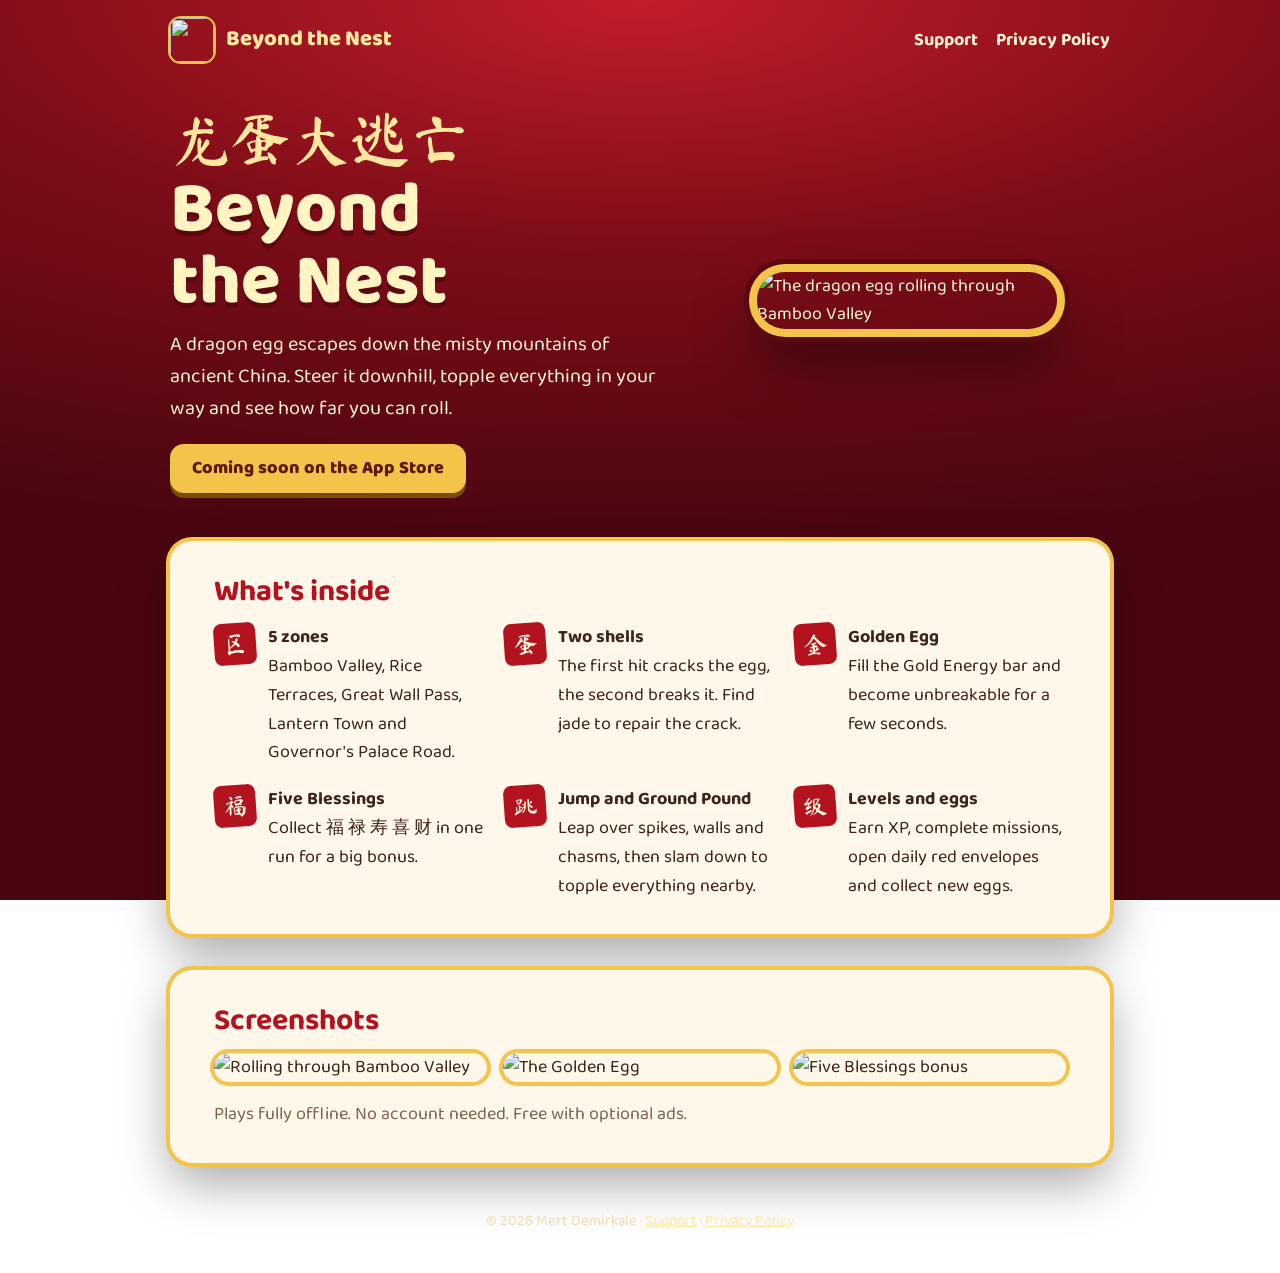
==== index.html @ e31048a6 "Add files via upload" ====
<!doctype html>
<html lang="en">
<head>
<meta charset="utf-8">
<meta name="viewport" content="width=device-width,initial-scale=1">
<title>Beyond the Nest</title>
<meta name="description" content="Beyond the Nest is a low-poly downhill rolling game: a dragon egg escapes down the mountains of ancient China.">
<link rel="icon" href="img/icon.png">
<link rel="preconnect" href="https://fonts.googleapis.com"><link rel="preconnect" href="https://fonts.gstatic.com" crossorigin>
<link rel="stylesheet" href="https://fonts.googleapis.com/css2?family=Baloo+2:wght@500;700;800&family=Ma+Shan+Zheng&display=swap">
<link rel="stylesheet" href="style.css">
</head>
<body>
<div class="wrap">
  <header class="top">
    <a class="brand" href="./"><img src="img/icon.png" alt="">Beyond the Nest</a>
    <nav><a href="support.html">Support</a><a href="privacy.html">Privacy Policy</a></nav>
  </header>

  <section class="hero">
    <div>
      <p class="zh">龙蛋大逃亡</p>
      <h1>Beyond the Nest</h1>
      <p>A dragon egg escapes down the misty mountains of ancient China. Steer it downhill, topple everything in your way and see how far you can roll.</p>
      <span class="badge">Coming soon on the App Store</span>
    </div>
    <div class="phones"><img src="img/hero.jpg" alt="The dragon egg rolling through Bamboo Valley"></div>
  </section>

  <section class="paper">
    <h2>What's inside</h2>
    <ul class="feat">
      <li><span class="seal">区</span><div><b>5 zones</b>Bamboo Valley, Rice Terraces, Great Wall Pass, Lantern Town and Governor's Palace Road.</div></li>
      <li><span class="seal">蛋</span><div><b>Two shells</b>The first hit cracks the egg, the second breaks it. Find jade to repair the crack.</div></li>
      <li><span class="seal">金</span><div><b>Golden Egg</b>Fill the Gold Energy bar and become unbreakable for a few seconds.</div></li>
      <li><span class="seal">福</span><div><b>Five Blessings</b>Collect 福 禄 寿 喜 财 in one run for a big bonus.</div></li>
      <li><span class="seal">跳</span><div><b>Jump and Ground Pound</b>Leap over spikes, walls and chasms, then slam down to topple everything nearby.</div></li>
      <li><span class="seal">级</span><div><b>Levels and eggs</b>Earn XP, complete missions, open daily red envelopes and collect new eggs.</div></li>
    </ul>
  </section>

  <section class="paper">
    <h2>Screenshots</h2>
    <div class="gallery">
      <img src="img/hero.jpg" alt="Rolling through Bamboo Valley" loading="lazy">
      <img src="img/gold.jpg" alt="The Golden Egg" loading="lazy">
      <img src="img/bless.jpg" alt="Five Blessings bonus" loading="lazy">
    </div>
    <p class="muted" style="margin:18px 0 0">Plays fully offline. No account needed. Free with optional ads.</p>
  </section>

  <footer>© 2026 Mert Demirkale · <a href="support.html">Support</a> · <a href="privacy.html">Privacy Policy</a></footer>
</div>
</body>
</html>
---- style.css ----
/* Beyond the Nest: red lacquer + gold, paper panels */
:root{
  --bg:#7e0d18; --bg2:#4a0610; --paper:#fff8ea; --ink:#3b2418; --muted:#7a6250;
  --red:#b3121f; --gold:#f3c34a; --gold2:#ffe7a0; --rule:#e5d3b3;
  --display:"Baloo 2",system-ui,-apple-system,"Segoe UI",sans-serif;
  --zh:"Ma Shan Zheng","Kaiti SC","STKaiti",serif;
}
*{box-sizing:border-box}
html{-webkit-text-size-adjust:100%}
body{margin:0;background:radial-gradient(120% 60% at 50% 0%,#c21d2a 0%,var(--bg) 45%,var(--bg2) 100%) fixed;color:var(--ink);font-family:var(--display);font-size:18px;line-height:1.6}
a{color:var(--red)}
.wrap{max-width:980px;margin:0 auto;padding:0 20px}
header.top{display:flex;align-items:center;justify-content:space-between;gap:16px;padding:18px 0;flex-wrap:wrap}
.brand{display:flex;align-items:center;gap:12px;color:var(--gold2);text-decoration:none;font-weight:800;font-size:22px}
.brand img{width:44px;height:44px;border-radius:11px;box-shadow:0 0 0 2px var(--gold)}
nav{display:flex;gap:18px;flex-wrap:wrap}
nav a{color:#fff4d2;text-decoration:none;font-weight:700}
nav a:hover,nav a:focus-visible{color:var(--gold2);text-decoration:underline}
.hero{display:grid;grid-template-columns:1.1fr .9fr;gap:36px;align-items:center;padding:28px 0 48px;color:#fff4d2}
.hero .zh{font-family:var(--zh);font-size:clamp(38px,6vw,60px);color:var(--gold2);line-height:1;margin:0}
.hero h1{margin:6px 0 10px;font-size:clamp(40px,7vw,72px);line-height:1;font-weight:800;color:#fff4c2;text-shadow:0 5px 0 #5c0810;text-wrap:balance}
.hero p{font-size:20px;max-width:34em;margin:0 0 20px}
.badge{display:inline-block;background:var(--gold);color:#5a1a05;font-weight:800;padding:10px 22px;border-radius:14px;box-shadow:0 5px 0 #7a4d06;text-decoration:none}
.phones{display:flex;justify-content:center}
.phones img{width:min(300px,80%);border-radius:28px;box-shadow:0 0 0 8px var(--gold),0 0 0 13px #5c0810,0 30px 60px rgba(0,0,0,.5)}
.paper{background:var(--paper);border-radius:22px;padding:34px clamp(20px,4vw,44px);margin:0 0 36px;box-shadow:0 0 0 4px var(--gold),0 20px 50px rgba(0,0,0,.35)}
.paper h2{margin:0 0 14px;color:var(--red);font-size:30px;line-height:1.15}
.paper h3{margin:22px 0 4px;color:var(--red);font-size:20px}
.feat{display:grid;grid-template-columns:repeat(auto-fit,minmax(240px,1fr));gap:18px;margin:10px 0 0;padding:0;list-style:none}
.feat li{display:flex;gap:12px;align-items:flex-start}
.seal{flex:none;width:42px;height:42px;display:grid;place-items:center;background:var(--red);color:#fff5dc;font-family:var(--zh);font-size:24px;border-radius:8px;transform:rotate(-4deg)}
.feat b{display:block;color:var(--ink)}
.gallery{display:grid;grid-template-columns:repeat(3,1fr);gap:16px}
.gallery img{width:100%;border-radius:18px;box-shadow:0 0 0 4px var(--gold)}
.muted{color:var(--muted)}
.mail{font-weight:800;font-size:20px;user-select:all;word-break:break-all}
footer{color:#f3d9b0;text-align:center;padding:10px 0 40px;font-size:15px}
footer a{color:var(--gold2)}
.lang{display:flex;gap:8px;margin:0 0 18px}
.lang button{font:700 15px var(--display);padding:6px 16px;border-radius:30px;border:2px solid var(--rule);background:transparent;color:var(--ink);cursor:pointer}
.lang button[aria-pressed="true"]{background:var(--red);border-color:var(--red);color:#fff5dc}
@media (max-width:760px){.hero{grid-template-columns:1fr;text-align:center}.hero p{margin-inline:auto}.gallery{grid-template-columns:1fr 1fr}.gallery img:nth-child(3){display:none}}
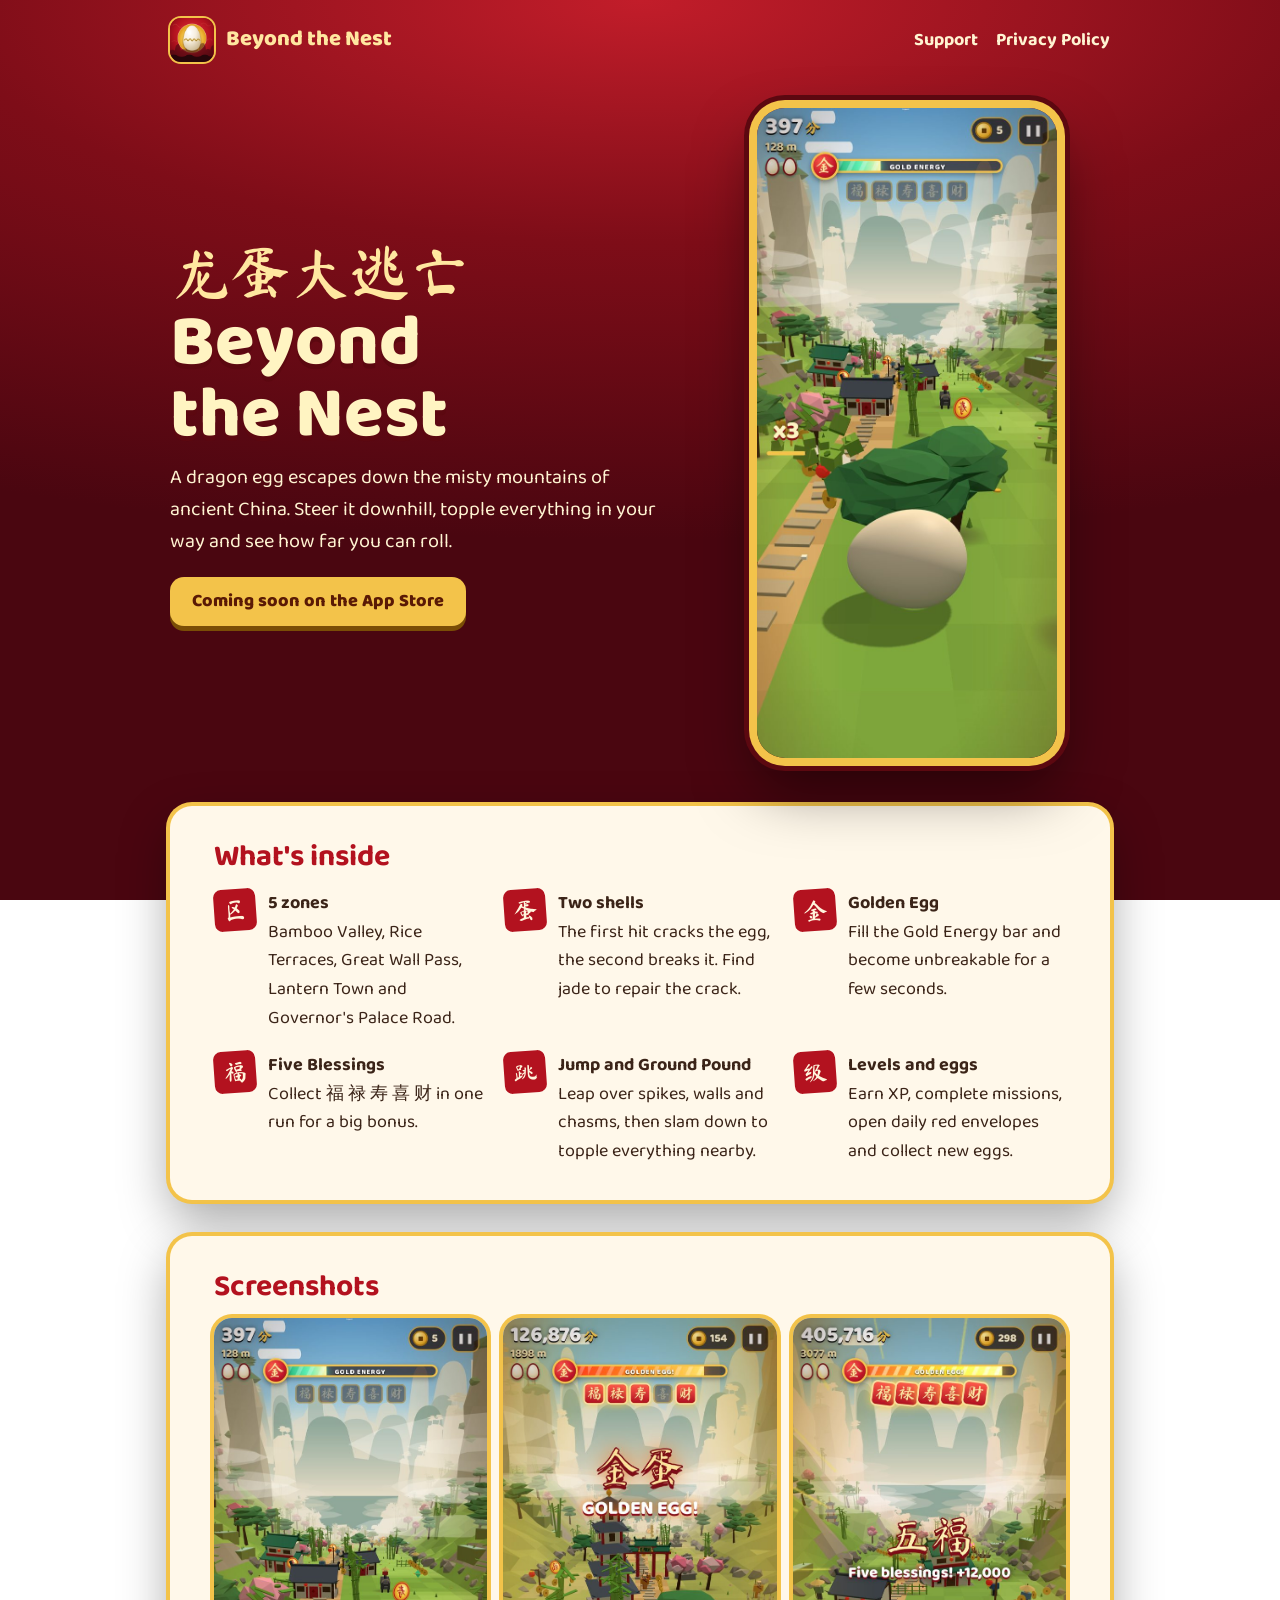
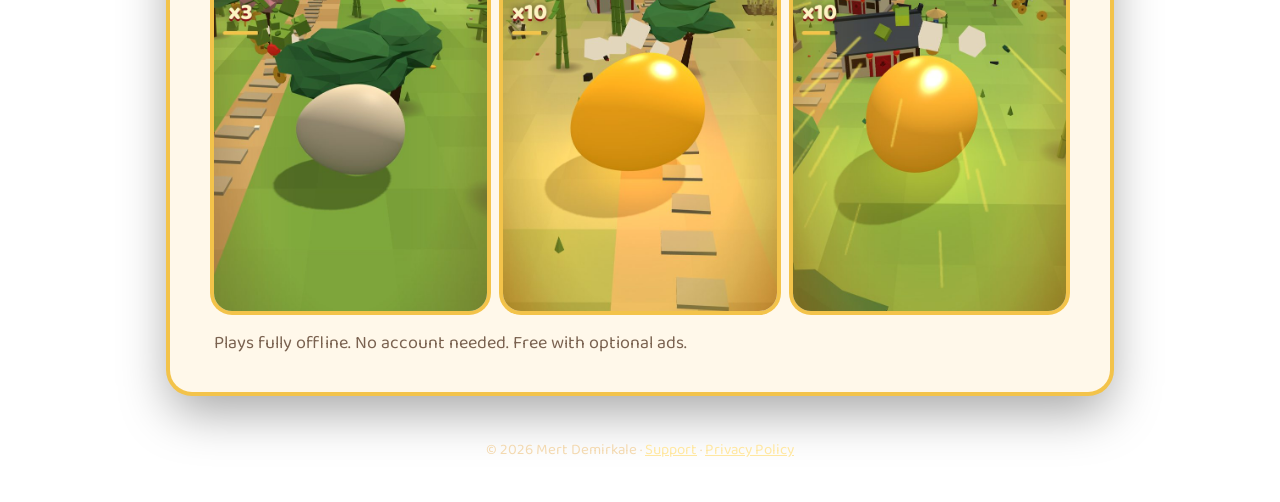
==== commit 5de9a080: "Rename index (1).html to index.html" ====
--- a/index.html
+++ b/index.html
@@ -5,7 +5,7 @@
 <meta name="viewport" content="width=device-width,initial-scale=1">
 <title>Beyond the Nest</title>
 <meta name="description" content="Beyond the Nest is a low-poly downhill rolling game: a dragon egg escapes down the mountains of ancient China.">
-<link rel="icon" href="img/icon.png">
+<link rel="icon" href="icon.png">
 <link rel="preconnect" href="https://fonts.googleapis.com"><link rel="preconnect" href="https://fonts.gstatic.com" crossorigin>
 <link rel="stylesheet" href="https://fonts.googleapis.com/css2?family=Baloo+2:wght@500;700;800&family=Ma+Shan+Zheng&display=swap">
 <link rel="stylesheet" href="style.css">
@@ -13,7 +13,7 @@
 <body>
 <div class="wrap">
   <header class="top">
-    <a class="brand" href="./"><img src="img/icon.png" alt="">Beyond the Nest</a>
+    <a class="brand" href="./"><img src="icon.png" alt="">Beyond the Nest</a>
     <nav><a href="support.html">Support</a><a href="privacy.html">Privacy Policy</a></nav>
   </header>
 
@@ -24,7 +24,7 @@
       <p>A dragon egg escapes down the misty mountains of ancient China. Steer it downhill, topple everything in your way and see how far you can roll.</p>
       <span class="badge">Coming soon on the App Store</span>
     </div>
-    <div class="phones"><img src="img/hero.jpg" alt="The dragon egg rolling through Bamboo Valley"></div>
+    <div class="phones"><img src="hero.jpg" alt="The dragon egg rolling through Bamboo Valley"></div>
   </section>
 
   <section class="paper">
@@ -42,9 +42,9 @@
   <section class="paper">
     <h2>Screenshots</h2>
     <div class="gallery">
-      <img src="img/hero.jpg" alt="Rolling through Bamboo Valley" loading="lazy">
-      <img src="img/gold.jpg" alt="The Golden Egg" loading="lazy">
-      <img src="img/bless.jpg" alt="Five Blessings bonus" loading="lazy">
+      <img src="hero.jpg" alt="Rolling through Bamboo Valley" loading="lazy">
+      <img src="gold.jpg" alt="The Golden Egg" loading="lazy">
+      <img src="bless.jpg" alt="Five Blessings bonus" loading="lazy">
     </div>
     <p class="muted" style="margin:18px 0 0">Plays fully offline. No account needed. Free with optional ads.</p>
   </section>
